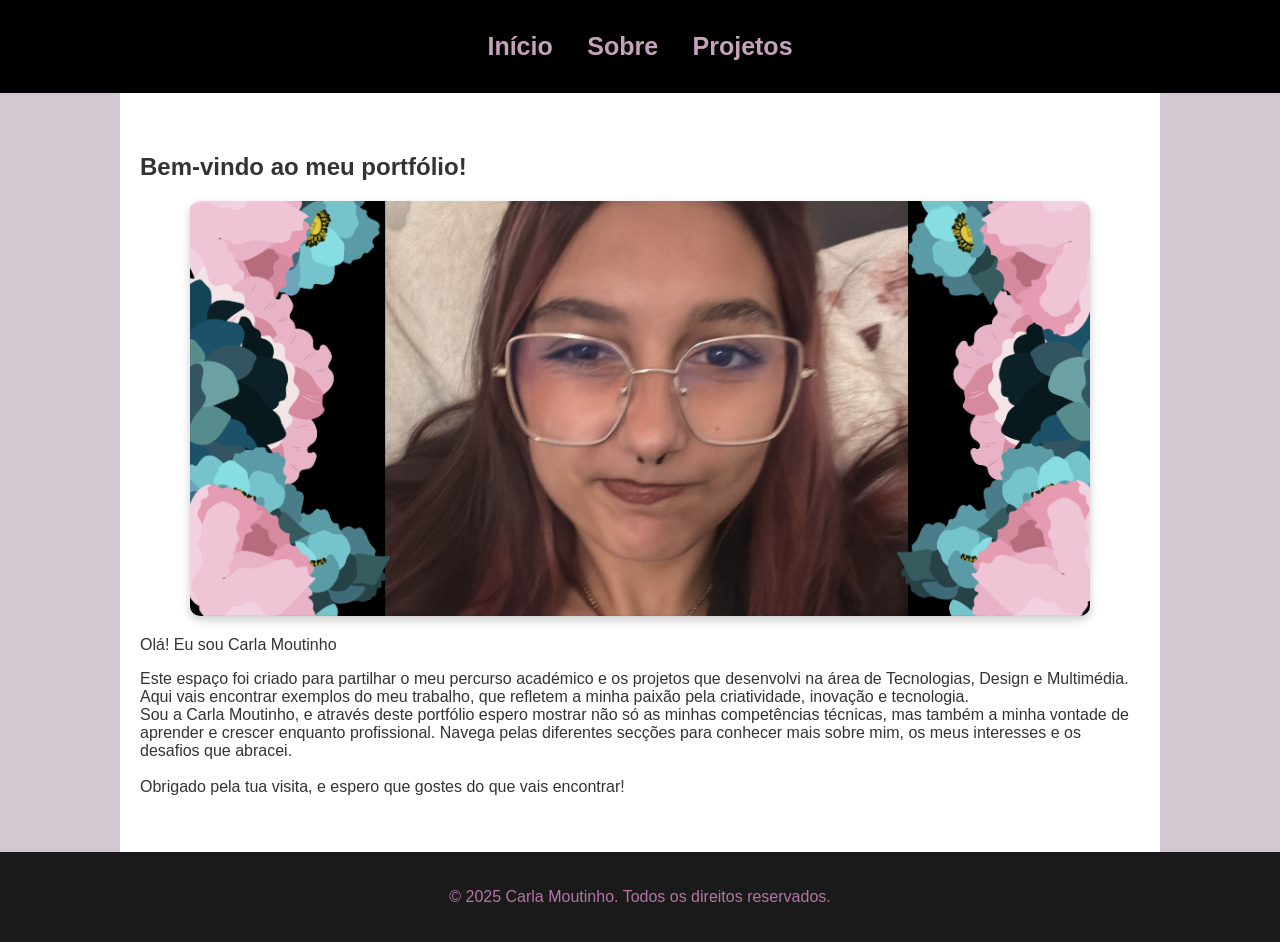
==== index.html @ aab20c38 "Update and rename Index.html to index.html" ====
<!DOCTYPE html>
<html lang="pt">
<head>
  <meta charset="UTF-8">
  <meta name="viewport" content="width=device-width, initial-scale=1.0">
  <title>Meu Portfólio</title>
  <link rel="stylesheet" href="style.css">
</head>
<body>
  <header>
    <nav>
      <a href="index.html">Início</a>
      <a href="sobre.html">Sobre</a>
      <a href="projetos.html">Projetos</a>
    </nav>
  </header>

  <section>
    <h2>Bem-vindo ao meu portfólio!</h2>
     <img src="Fotos/fotoinicial.jpeg" alt="Foto Inicial" class="foto-inicial">
    <p>Olá! Eu sou Carla Moutinho </p>
    <p>Este espaço foi criado para partilhar o meu percurso académico e os projetos que desenvolvi na área de Tecnologias, Design e Multimédia. Aqui vais encontrar exemplos do meu trabalho, que refletem a minha paixão pela criatividade, inovação e tecnologia. <br>Sou a Carla Moutinho, e através deste portfólio espero mostrar não só as minhas competências técnicas, mas também a minha vontade de aprender e crescer enquanto profissional. Navega pelas diferentes secções para conhecer mais sobre mim, os meus interesses e os desafios que abracei. <br> <br>Obrigado pela tua visita, e espero que gostes do que vais encontrar!<br>  </p>
    
</section>

  <footer>
    <p>© 2025 Carla Moutinho. Todos os direitos reservados.</p>
  </footer>
</body>
</html>
---- style.css ----
body {
  font-family: 'Segoe UI', sans-serif;
  margin: 0;
  background-color: #beadbaa9;
  color: #333;
}

header {
  background-color: black;
  color: #b475a5;
  padding: 2rem;
  text-align: center;
}

nav a {
  font-size: 25px;
  margin: 0 15px;
  text-decoration: none;
  color: #c5a2bc;
  font-weight: bold;
}

section {
  padding: 40px 20px;
  max-width: 1000px;
  margin: auto;
  background-color: #ffffff;
}

.foto-perfil {
  width: 300px;
  height: 300px;
  object-fit: cover;
  border-radius: 50%;
  margin-top: 10px;
  border: 4px solid rgba(184, 79, 140, 0.438);
}

.foto-inicial {
  width: 100%;
  max-width: 900px; /* limita o tamanho máximo */
  height: auto;
  display: block;
  margin: 20px auto; /* centraliza a imagem */
  border-radius: 10px; /* opcional: cantos arredondados */
  box-shadow: 0 4px 10px rgba(0,0,0,0.2); /* opcional: sombra para dar destaque */
}

.projetos {
  display: flex;
  flex-wrap: wrap;
  gap: 20px;
  justify-content: center;
}

.projeto {
  background-color: #b475a57c;
  padding: 20px;
  border-radius: 10px;
  box-shadow: 0 2px 10px rgba(0,0,0,0.1);
  transition: all 0.3s ease;
}

.ver-mais-btn {
  margin-top: 10px;
  padding: 8px 12px;
  background-color: #b475a5;
  border: none;
  color: white;
  border-radius: 5px;
  cursor: pointer;
}

.ver-mais-btn:hover {
  background-color: #9b5a8d;
}

.mais-texto {
  display: none;
  margin-top: 15px;
}

.imagem-extra {
  width: 100%;
  max-width: 100%;
  height: auto;
  border-radius: 8px;
  margin-top: 10px;
  object-fit: cover;
}

footer {
  text-align: center;
  padding: 20px;
  background-color: #1a1a1a;
  color: #b475a5;
}
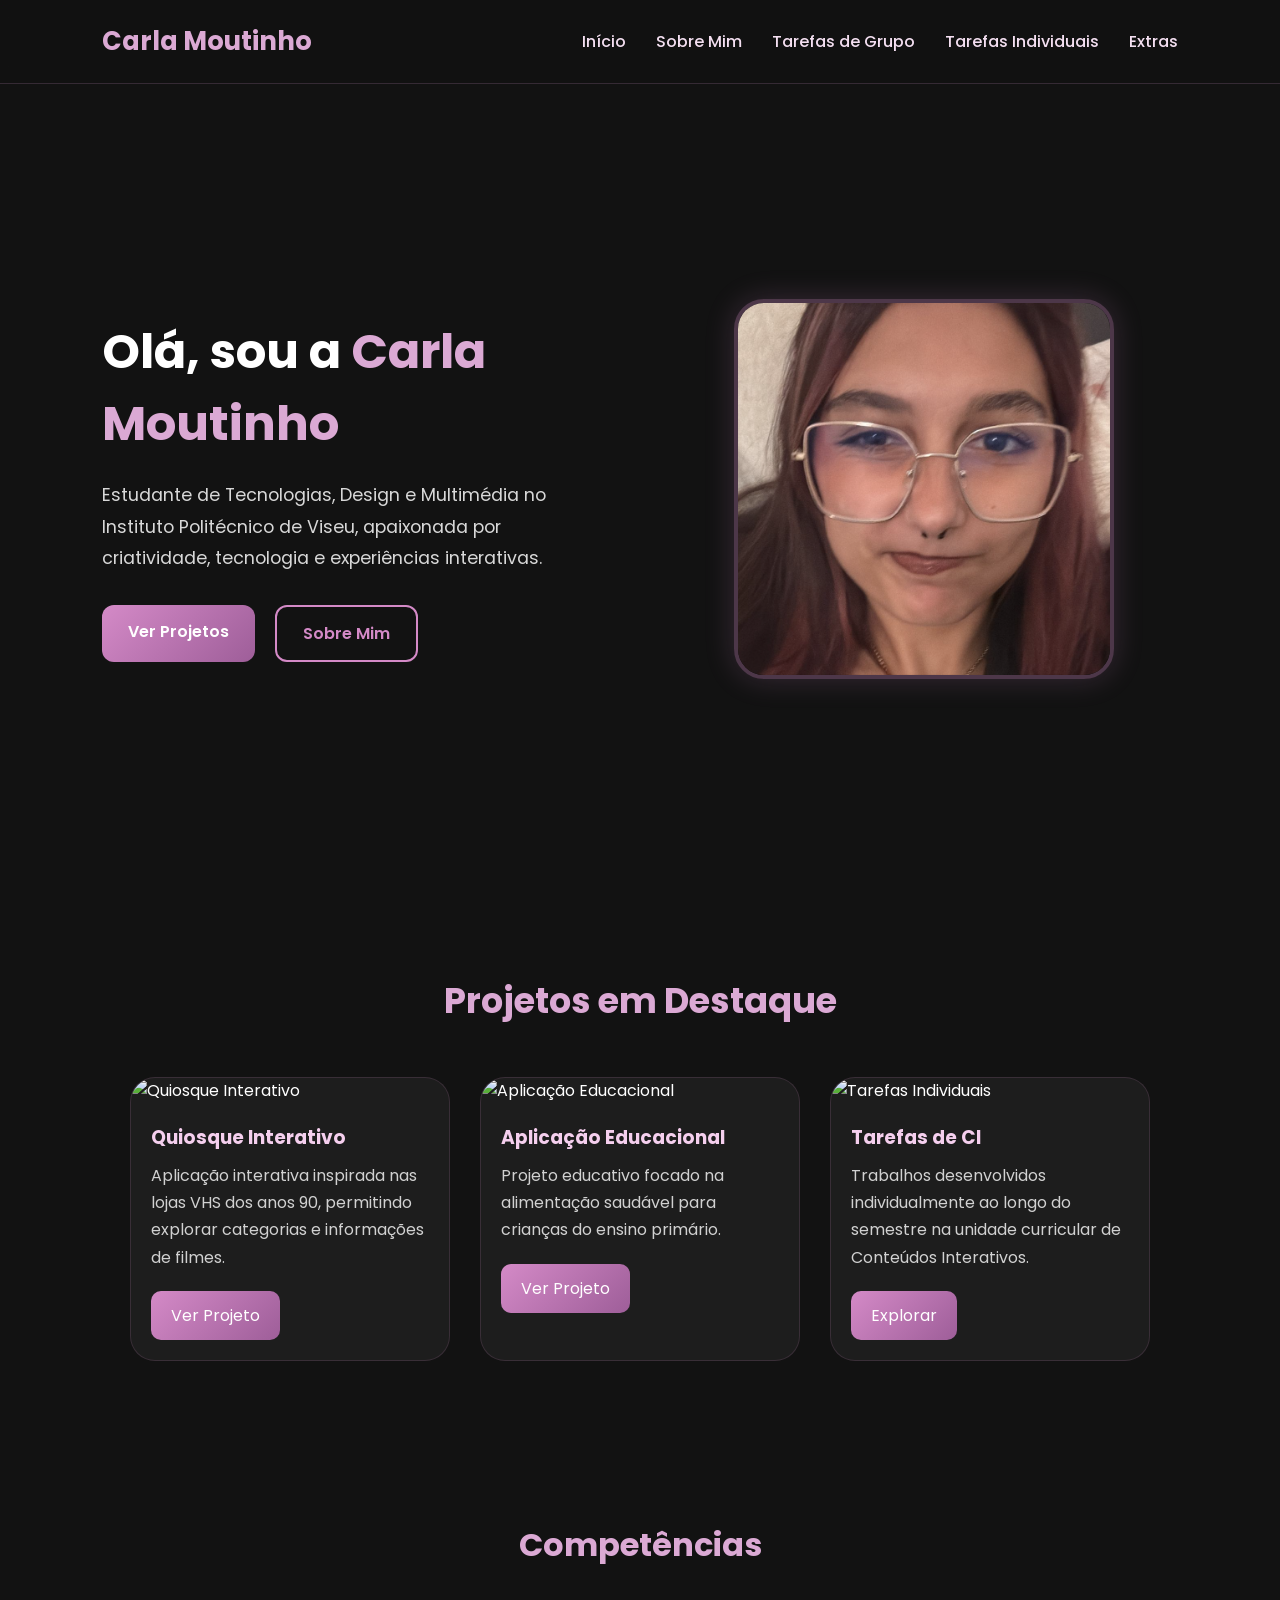
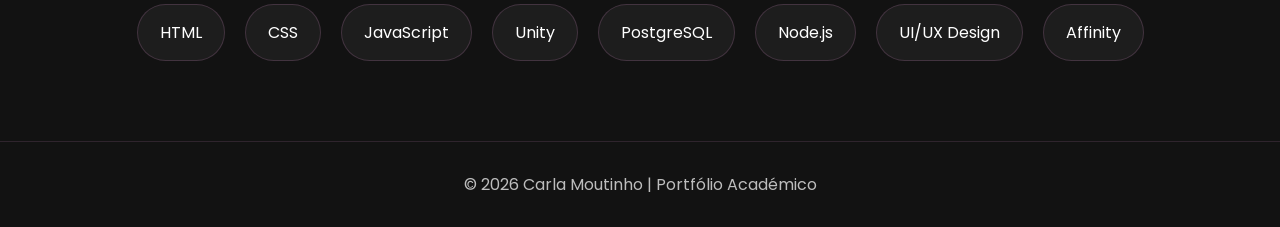
==== commit 522aff3a: "Rename Index.html to index.html" ====
--- a/index.html
+++ b/index.html
@@ -1,31 +1,140 @@
 <!DOCTYPE html>
 <html lang="pt">
+
 <head>
-  <meta charset="UTF-8">
-  <meta name="viewport" content="width=device-width, initial-scale=1.0">
-  <title>Meu Portfólio</title>
-  <link rel="stylesheet" href="style.css">
+    <meta charset="UTF-8">
+    <meta name="viewport" content="width=device-width, initial-scale=1.0">
+    <title>Carla Moutinho | Portfólio</title>
+    <link rel="stylesheet" href="style.css">
 </head>
+
 <body>
-  <header>
-    <nav>
-      <a href="index.html">Início</a>
-      <a href="sobre.html">Sobre</a>
-      <a href="projetos.html">Projetos</a>
-    </nav>
-  </header>
 
-  <section>
-    <h2>Bem-vindo ao meu portfólio!</h2>
-     <img src="Fotos/fotoinicial.jpeg" alt="Foto Inicial" class="foto-inicial">
-    <p>Olá! Eu sou Carla Moutinho </p>
-    <p>Este espaço foi criado para partilhar o meu percurso académico e os projetos que desenvolvi na área de Tecnologias, Design e Multimédia. Aqui vais encontrar exemplos do meu trabalho, que refletem a minha paixão pela criatividade, inovação e tecnologia. <br>Sou a Carla Moutinho, e através deste portfólio espero mostrar não só as minhas competências técnicas, mas também a minha vontade de aprender e crescer enquanto profissional. Navega pelas diferentes secções para conhecer mais sobre mim, os meus interesses e os desafios que abracei. <br> <br>Obrigado pela tua visita, e espero que gostes do que vais encontrar!<br>  </p>
-    
-</section>
+    <!-- Navbar -->
+    <header>
+        <nav class="navbar">
+            <h1 class="logo">Carla Moutinho</h1>
 
-  <footer>
-    <p>© 2025 Carla Moutinho. Todos os direitos reservados.</p>
-  </footer>
+            <ul class="nav-links">
+                <li><a href="index.html">Início</a></li>
+                <li><a href="sobre.html">Sobre Mim</a></li>
+                <li><a href="tarefasgrupo.html">Tarefas de Grupo</a></li>
+                <li><a href="tarefasindividuais.html">Tarefas Individuais</a></li>
+                <li><a href="extras.html">Extras</a></li>
+            </ul>
+        </nav>
+    </header>
+
+    <!-- Hero Section -->
+    <section class="hero">
+
+        <div class="hero-text">
+            <h2>Olá, sou a <span>Carla Moutinho</span></h2>
+
+            <p>
+                Estudante de Tecnologias, Design e Multimédia no Instituto Politécnico de Viseu,
+                apaixonada por criatividade, tecnologia e experiências interativas.
+            </p>
+
+            <div class="hero-buttons">
+                <a href="tarefasgrupo.html" class="btn-primary">
+                    Ver Projetos
+                </a>
+
+                <a href="sobre.html" class="btn-secondary">
+                    Sobre Mim
+                </a>
+            </div>
+        </div>
+
+        <div class="hero-image">
+            <img src="Fotos/fotoinicial.jpeg" alt="Foto Carla">
+        </div>
+
+    </section>
+
+    <!-- Projetos Destaque -->
+    <section class="destaques">
+
+        <h2>Projetos em Destaque</h2>
+
+        <div class="cards-container">
+
+            <!-- Card 1 -->
+            <div class="card">
+                <img src="Fotos/tg1-preview.png" alt="Quiosque Interativo">
+
+                <h3>Quiosque Interativo</h3>
+
+                <p>
+                    Aplicação interativa inspirada nas lojas VHS dos anos 90,
+                    permitindo explorar categorias e informações de filmes.
+                </p>
+
+                <a href="tarefasgrupo.html" class="card-btn">
+                    Ver Projeto
+                </a>
+            </div>
+
+            <!-- Card 2 -->
+            <div class="card">
+                <img src="Fotos/ludico-preview.png" alt="Aplicação Educacional">
+
+                <h3>Aplicação Educacional</h3>
+
+                <p>
+                    Projeto educativo focado na alimentação saudável para
+                    crianças do ensino primário.
+                </p>
+
+                <a href="tarefasgrupo.html" class="card-btn">
+                    Ver Projeto
+                </a>
+            </div>
+
+            <!-- Card 3 -->
+            <div class="card">
+                <img src="Fotos/ci-preview.png" alt="Tarefas Individuais">
+
+                <h3>Tarefas de CI</h3>
+
+                <p>
+                    Trabalhos desenvolvidos individualmente ao longo do semestre
+                    na unidade curricular de Conteúdos Interativos.
+                </p>
+
+                <a href="tarefasindividuais.html" class="card-btn">
+                    Explorar
+                </a>
+            </div>
+
+        </div>
+    </section>
+
+    <!-- Competências -->
+    <section class="competencias">
+
+        <h2>Competências</h2>
+
+        <div class="skills">
+
+            <span>HTML</span>
+            <span>CSS</span>
+            <span>JavaScript</span>
+            <span>Unity</span>
+            <span>PostgreSQL</span>
+            <span>Node.js</span>
+            <span>UI/UX Design</span>
+            <span>Affinity</span>
+
+        </div>
+    </section>
+
+    <!-- Footer -->
+    <footer>
+        <p>© 2026 Carla Moutinho | Portfólio Académico</p>
+    </footer>
+
 </body>
+
 </html>
-
--- a/style.css
+++ b/style.css
@@ -1,97 +1,692 @@
-body {
-  font-family: 'Segoe UI', sans-serif;
-  margin: 0;
-  background-color: #beadbaa9;
-  color: #333;
-}
-
-header {
-  background-color: black;
-  color: #b475a5;
-  padding: 2rem;
-  text-align: center;
-}
-
-nav a {
-  font-size: 25px;
-  margin: 0 15px;
-  text-decoration: none;
-  color: #c5a2bc;
-  font-weight: bold;
-}
-
-section {
-  padding: 40px 20px;
-  max-width: 1000px;
-  margin: auto;
-  background-color: #ffffff;
-}
-
-.foto-perfil {
-  width: 300px;
-  height: 300px;
-  object-fit: cover;
-  border-radius: 50%;
-  margin-top: 10px;
-  border: 4px solid rgba(184, 79, 140, 0.438);
-}
-
-.foto-inicial {
-  width: 100%;
-  max-width: 900px; /* limita o tamanho máximo */
-  height: auto;
-  display: block;
-  margin: 20px auto; /* centraliza a imagem */
-  border-radius: 10px; /* opcional: cantos arredondados */
-  box-shadow: 0 4px 10px rgba(0,0,0,0.2); /* opcional: sombra para dar destaque */
-}
-
-.projetos {
-  display: flex;
-  flex-wrap: wrap;
-  gap: 20px;
-  justify-content: center;
-}
-
-.projeto {
-  background-color: #b475a57c;
-  padding: 20px;
-  border-radius: 10px;
-  box-shadow: 0 2px 10px rgba(0,0,0,0.1);
-  transition: all 0.3s ease;
-}
-
-.ver-mais-btn {
-  margin-top: 10px;
-  padding: 8px 12px;
-  background-color: #b475a5;
-  border: none;
-  color: white;
-  border-radius: 5px;
-  cursor: pointer;
-}
-
-.ver-mais-btn:hover {
-  background-color: #9b5a8d;
-}
-
-.mais-texto {
-  display: none;
-  margin-top: 15px;
-}
-
-.imagem-extra {
-  width: 100%;
-  max-width: 100%;
-  height: auto;
-  border-radius: 8px;
-  margin-top: 10px;
-  object-fit: cover;
-}
-
-footer {
-  text-align: center;
-  padding: 20px;
-  background-color: #1a1a1a;
-  color: #b475a5;
-}
+@import url('https://fonts.googleapis.com/css2?family=Poppins:wght@300;400;500;600;700&display=swap');
+
+*{
+    margin: 0;
+    padding: 0;
+    box-sizing: border-box;
+}
+
+html{
+    scroll-behavior: smooth;
+}
+
+body{
+    font-family: 'Poppins', sans-serif;
+    background: #121212;
+    color: #ffffff;
+}
+
+/* NAVBAR */
+
+header{
+    position: sticky;
+    top: 0;
+    z-index: 1000;
+}
+
+.navbar{
+    display: flex;
+    justify-content: space-between;
+    align-items: center;
+    padding: 22px 8%;
+    background: rgba(18,18,18,0.95);
+    backdrop-filter: blur(10px);
+    border-bottom: 1px solid rgba(196, 142, 191, 0.2);
+}
+
+.logo{
+    color: #dba9d4;
+    font-size: 1.6rem;
+    font-weight: 700;
+}
+
+.nav-links{
+    display: flex;
+    list-style: none;
+    gap: 30px;
+}
+
+.nav-links a{
+    text-decoration: none;
+    color: #f4dff1;
+    transition: 0.3s;
+    font-weight: 500;
+}
+
+.nav-links a:hover{
+    color: #dba9d4;
+}
+
+/* HERO SECTION */
+
+.hero{
+    min-height: 90vh;
+    display: flex;
+    justify-content: space-between;
+    align-items: center;
+    padding: 80px 8%;
+    gap: 60px;
+}
+
+.hero-text{
+    flex: 1;
+}
+
+.hero-text h2{
+    font-size: 3rem;
+    margin-bottom: 20px;
+}
+
+.hero-text span{
+    color: #dba9d4;
+}
+
+.hero-text p{
+    font-size: 1.1rem;
+    line-height: 1.8;
+    color: #d8d8d8;
+    margin-bottom: 30px;
+    max-width: 600px;
+}
+
+.hero-buttons{
+    display: flex;
+    gap: 20px;
+}
+
+.btn-primary,
+.btn-secondary{
+    text-decoration: none;
+    padding: 14px 26px;
+    border-radius: 12px;
+    transition: 0.3s;
+    font-weight: 600;
+}
+
+.btn-primary{
+    background: linear-gradient(135deg,#d48ac7,#9e5e99);
+    color: white;
+}
+
+.btn-primary:hover{
+    transform: translateY(-3px);
+}
+
+.btn-secondary{
+    border: 2px solid #d48ac7;
+    color: #d48ac7;
+}
+
+.btn-secondary:hover{
+    background: #d48ac7;
+    color: white;
+}
+
+.hero-image{
+    flex: 1;
+    display: flex;
+    justify-content: center;
+}
+
+.hero-image img{
+    width: 380px;
+    height: 380px;
+    object-fit: cover;
+    border-radius: 30px;
+    border: 4px solid rgba(212,138,199,0.3);
+    box-shadow: 0 0 30px rgba(212,138,199,0.2);
+}
+
+/* DESTAQUES */
+
+.destaques{
+    padding: 80px 8%;
+}
+
+.destaques h2{
+    text-align: center;
+    margin-bottom: 50px;
+    font-size: 2.2rem;
+    color: #dba9d4;
+}
+
+.cards-container{
+    display: flex;
+    justify-content: center;
+    flex-wrap: wrap;
+    gap: 30px;
+}
+
+.card{
+    background: #1d1d1d;
+    border-radius: 25px;
+    overflow: hidden;
+    width: 320px;
+    transition: 0.3s;
+    border: 1px solid rgba(212,138,199,0.15);
+}
+
+.card:hover{
+    transform: translateY(-8px);
+}
+
+.card img{
+    width: 100%;
+    height: 220px;
+    object-fit: cover;
+}
+
+.card h3{
+    padding: 20px 20px 10px;
+    color: #f5cfee;
+}
+
+.card p{
+    padding: 0 20px;
+    color: #d1d1d1;
+    line-height: 1.7;
+}
+
+.card-btn{
+    display: inline-block;
+    margin: 20px;
+    padding: 12px 20px;
+    background: linear-gradient(135deg,#d48ac7,#9e5e99);
+    color: white;
+    text-decoration: none;
+    border-radius: 10px;
+    transition: 0.3s;
+}
+
+.card-btn:hover{
+    transform: scale(1.05);
+}
+
+/* COMPETÊNCIAS */
+
+.competencias{
+    padding: 80px 8%;
+    text-align: center;
+}
+
+.competencias h2{
+    font-size: 2rem;
+    color: #dba9d4;
+    margin-bottom: 35px;
+}
+
+.skills{
+    display: flex;
+    justify-content: center;
+    flex-wrap: wrap;
+    gap: 20px;
+}
+
+.skills span{
+    background: #1d1d1d;
+    padding: 15px 22px;
+    border-radius: 50px;
+    border: 1px solid rgba(212,138,199,0.2);
+    transition: 0.3s;
+}
+
+.skills span:hover{
+    transform: scale(1.08);
+    background: #2a2a2a;
+}
+
+/* FOOTER */
+
+footer{
+    text-align: center;
+    padding: 30px;
+    border-top: 1px solid rgba(212,138,199,0.15);
+    color: #bdbdbd;
+}
+
+/* RESPONSIVO */
+
+@media(max-width: 900px){
+
+    .hero{
+        flex-direction: column-reverse;
+        text-align: center;
+    }
+
+    .hero-text p{
+        margin: auto;
+        margin-bottom: 30px;
+    }
+
+    .hero-buttons{
+        justify-content: center;
+    }
+
+    .navbar{
+        flex-direction: column;
+        gap: 20px;
+    }
+
+    .nav-links{
+        flex-wrap: wrap;
+        justify-content: center;
+    }
+
+    .hero-image img{
+        width: 280px;
+        height: 280px;
+    }
+
+}
+
+/* SOBRE MIM */
+
+.sobre-container{
+    display: flex;
+    align-items: center;
+    justify-content: center;
+    gap: 60px;
+    padding: 90px 8%;
+    flex-wrap: wrap;
+}
+
+.sobre-img img{
+    width: 350px;
+    height: 450px;
+    object-fit: cover;
+    border-radius: 30px;
+    border: 3px solid rgba(212,138,199,0.25);
+    box-shadow: 0 0 30px rgba(212,138,199,0.15);
+}
+
+.sobre-texto{
+    max-width: 700px;
+}
+
+.sobre-texto h2{
+    font-size: 2.5rem;
+    color: #dba9d4;
+    margin-bottom: 20px;
+}
+
+.sobre-texto p{
+    line-height: 1.9;
+    color: #d5d5d5;
+    margin-bottom: 20px;
+}
+
+/* INTERESSES */
+
+.interesses{
+    padding: 80px 8%;
+    text-align: center;
+}
+
+.interesses h2{
+    color: #dba9d4;
+    margin-bottom: 40px;
+    font-size: 2rem;
+}
+
+.interesses-cards{
+    display: flex;
+    justify-content: center;
+    gap: 30px;
+    flex-wrap: wrap;
+}
+
+.interesse-card{
+    background: #1d1d1d;
+    width: 300px;
+    padding: 30px;
+    border-radius: 25px;
+    transition: 0.3s;
+    border: 1px solid rgba(212,138,199,0.15);
+}
+
+.interesse-card:hover{
+    transform: translateY(-8px);
+}
+
+.interesse-card h3{
+    margin: 15px 0;
+    color: #f5cfee;
+}
+
+.interesse-card p{
+    color: #cccccc;
+    line-height: 1.7;
+}
+
+/* PAGE TITLE */
+
+.page-title{
+    text-align: center;
+    padding: 80px 8% 40px;
+}
+
+.page-title h2{
+    font-size: 2.5rem;
+    color: #dba9d4;
+    margin-bottom: 15px;
+}
+
+.page-title p{
+    color: #d3d3d3;
+    max-width: 700px;
+    margin: auto;
+    line-height: 1.8;
+}
+
+/* TAREFAS GRUPO */
+
+.projeto-grupo{
+    display: flex;
+    justify-content: center;
+    align-items: center;
+    gap: 50px;
+    padding: 80px 8%;
+    flex-wrap: wrap;
+}
+
+.grupo-info{
+    flex: 1;
+    min-width: 320px;
+}
+
+.grupo-info h2{
+    color: #f4c4eb;
+    margin-bottom: 20px;
+    font-size: 2rem;
+}
+
+.grupo-info p{
+    line-height: 1.9;
+    color: #d8d8d8;
+    margin-bottom: 20px;
+}
+
+/* TAGS */
+
+.tags{
+    display: flex;
+    flex-wrap: wrap;
+    gap: 12px;
+    margin-bottom: 25px;
+}
+
+.tags span{
+    background: #1d1d1d;
+    border: 1px solid rgba(212,138,199,0.15);
+    padding: 12px 18px;
+    border-radius: 50px;
+    color: #efc8e9;
+}
+
+/* BOTÕES */
+
+.botoes-projeto{
+    display: flex;
+    gap: 15px;
+    flex-wrap: wrap;
+    margin-top: 25px;
+}
+
+/* TG1 - GALERIA */
+
+.grupo-gallery{
+    display: grid;
+    grid-template-columns: repeat(2,1fr);
+    gap: 20px;
+    flex: 1;
+    min-width: 300px;
+    max-width: 550px;
+}
+
+.grupo-gallery img{
+    width: 100%;
+    height: 220px;
+    object-fit: cover;
+    border-radius: 20px;
+    transition: 0.3s;
+    border: 1px solid rgba(212,138,199,0.15);
+}
+
+.grupo-gallery img:hover{
+    transform: scale(1.03);
+}
+
+/* TG2 */
+
+.tg2{
+    border-top: 1px solid rgba(212,138,199,0.1);
+}
+
+
+.tg2-preview{
+    display: flex;
+    flex-wrap: wrap;
+    justify-content: center;
+    gap: 20px;
+    flex: 1;
+    min-width: 320px;
+    max-width: 950px;
+}
+
+.tg2-preview img{
+    width: 100%;
+    max-width: 420px;
+    height: 280px;
+    object-fit: cover;
+    border-radius: 20px;
+    transition: 0.3s;
+    border: 1px solid rgba(212,138,199,0.15);
+    box-shadow: 0 0 20px rgba(212,138,199,0.08);
+}
+
+.tg2-preview img:hover{
+    transform: scale(1.03);
+}
+
+/* RESPONSIVO */
+
+@media(max-width: 900px){
+
+    .grupo-gallery,
+    .tg2-preview{
+        grid-template-columns: 1fr;
+    }
+
+    .grupo-gallery img,
+    .tg2-preview img{
+        height: auto;
+    }
+}
+
+/* TG1 */
+
+.projeto-banner{
+    display: flex;
+    justify-content: center;
+    align-items: center;
+    gap: 60px;
+    padding: 90px 8%;
+    flex-wrap: wrap;
+}
+
+.banner-text{
+    flex: 1;
+}
+
+.banner-text h1{
+    font-size: 3rem;
+    color: #dba9d4;
+    margin-bottom: 20px;
+}
+
+.banner-text p{
+    color: #d8d8d8;
+    line-height: 1.9;
+    margin-bottom: 30px;
+}
+
+.banner-image img{
+    width: 450px;
+    border-radius: 30px;
+}
+
+.info-section{
+    padding: 70px 8%;
+    text-align: center;
+}
+
+.info-section h2{
+    color: #dba9d4;
+    margin-bottom: 20px;
+    font-size: 2rem;
+}
+
+.info-section p{
+    max-width: 900px;
+    margin: auto;
+    line-height: 1.9;
+    color: #d5d5d5;
+}
+
+.galeria{
+    padding: 70px 8%;
+}
+
+.galeria h2{
+    text-align: center;
+    color: #dba9d4;
+    margin-bottom: 40px;
+}
+
+.galeria-grid{
+    display: grid;
+    grid-template-columns: repeat(2,1fr);
+    gap: 25px;
+}
+
+.galeria-grid img{
+    width: 100%;
+    border-radius: 20px;
+    transition: 0.3s;
+}
+
+.galeria-grid img:hover{
+    transform: scale(1.02);
+}
+.botoes-projeto{
+    display: flex;
+    gap: 15px;
+    flex-wrap: wrap;
+    margin-top: 25px;
+}
+.card-buttons{
+    display: flex;
+    gap: 10px;
+    flex-wrap: wrap;
+    padding: 0 20px 20px;
+}
+
+/* PROJETOS CRIATIVOS */
+
+.arte-card{
+    background: #1d1d1d;
+    border-radius: 25px;
+    overflow: hidden;
+    border: 1px solid rgba(212,138,199,0.15);
+    transition: 0.3s;
+}
+
+.arte-card:hover{
+    transform: translateY(-8px);
+}
+
+.arte-card img{
+    width: 100%;
+    height: 400px;
+    object-fit: cover;
+}
+
+.arte-card p{
+    padding: 20px;
+    text-align: center;
+    color: #d7d7d7;
+    line-height: 1.7;
+}
+/* FICHAS 8 9 10 */
+
+.coluna{
+    flex-direction: column;
+    text-align: center;
+}
+
+.centro{
+    max-width: 900px;
+}
+
+.coluna .tags{
+    justify-content: center;
+}
+
+.coluna .botoes-projeto{
+    justify-content: center;
+}
+
+.coluna .tg2-preview{
+    max-width: 1200px;
+    justify-content: center;
+}
+
+.coluna .tg2-preview img{
+    max-width: 380px;
+    height: 250px;
+}
+
+/* PROJETOS CRIATIVOS */
+
+.galeria-criativa{
+    display: flex;
+    justify-content: center;
+    gap: 30px;
+    flex-wrap: wrap;
+    margin-top: 50px;
+}
+
+.arte-card{
+    background: #1d1d1d;
+    border-radius: 30px;
+    overflow: hidden;
+    width: 350px;
+    transition: 0.3s;
+    border: 1px solid rgba(212,138,199,0.15);
+}
+
+.arte-card:hover{
+    transform: translateY(-8px);
+}
+
+.arte-card img{
+    width: 100%;
+    height: 420px;
+    object-fit: contain;
+    background: #161616;
+}
+
+.arte-info{
+    padding: 25px;
+    text-align: center;
+}
+
+.arte-info h3{
+    color: #f4c4eb;
+    margin-bottom: 12px;
+}
+
+.arte-info p{
+    color: #d7d7d7;
+    line-height: 1.8;
+}
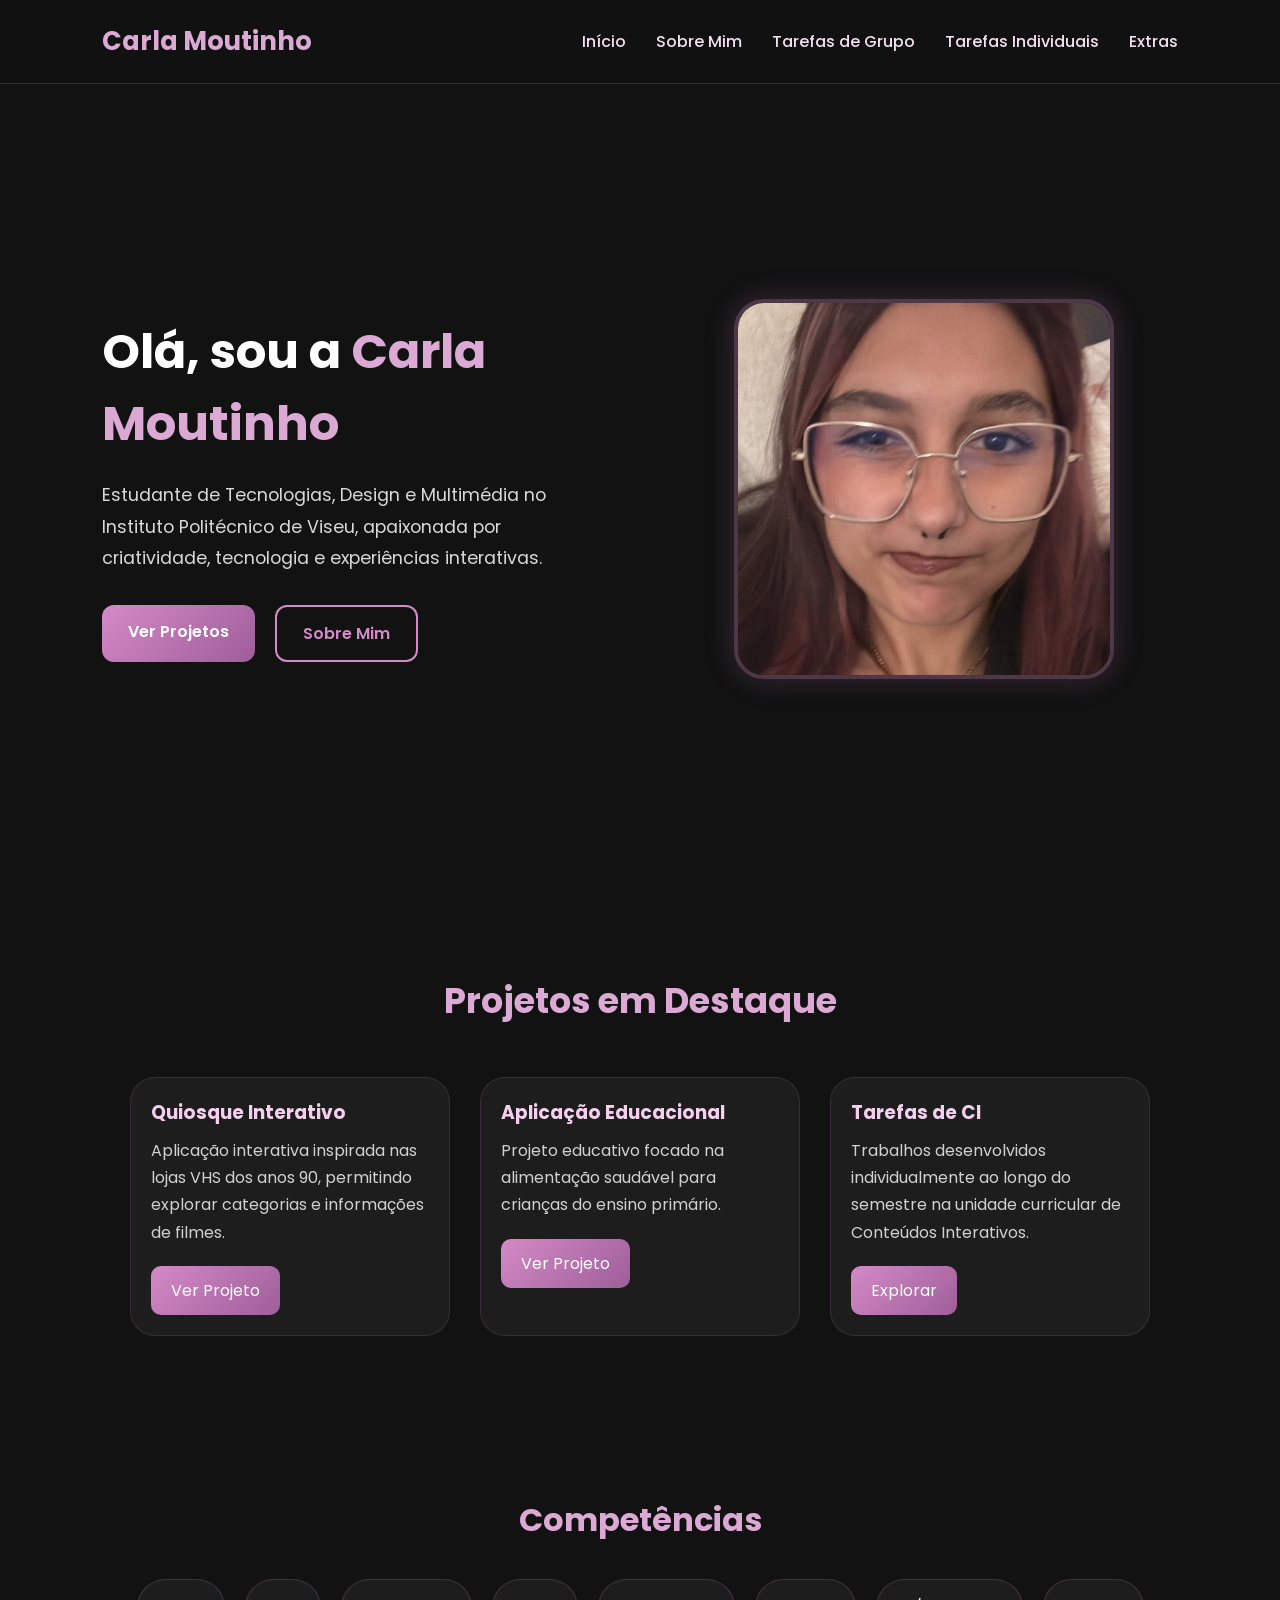
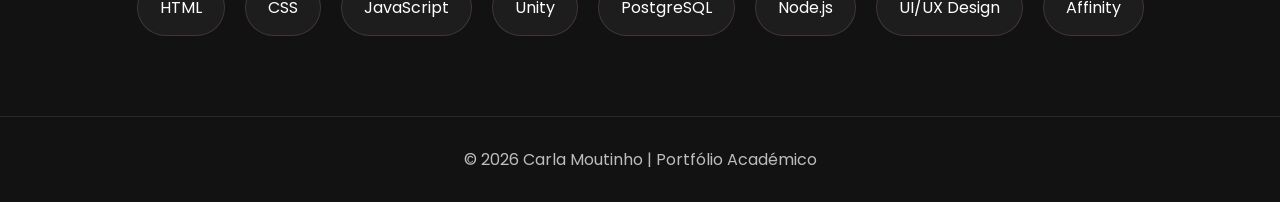
==== commit 14cd332f: "Update index.html" ====
--- a/index.html
+++ b/index.html
@@ -62,7 +62,6 @@
 
             <!-- Card 1 -->
             <div class="card">
-                <img src="Fotos/tg1-preview.png" alt="Quiosque Interativo">
 
                 <h3>Quiosque Interativo</h3>
 
@@ -78,8 +77,7 @@
 
             <!-- Card 2 -->
             <div class="card">
-                <img src="Fotos/ludico-preview.png" alt="Aplicação Educacional">
-
+                
                 <h3>Aplicação Educacional</h3>
 
                 <p>
@@ -94,7 +92,6 @@
 
             <!-- Card 3 -->
             <div class="card">
-                <img src="Fotos/ci-preview.png" alt="Tarefas Individuais">
 
                 <h3>Tarefas de CI</h3>
 
